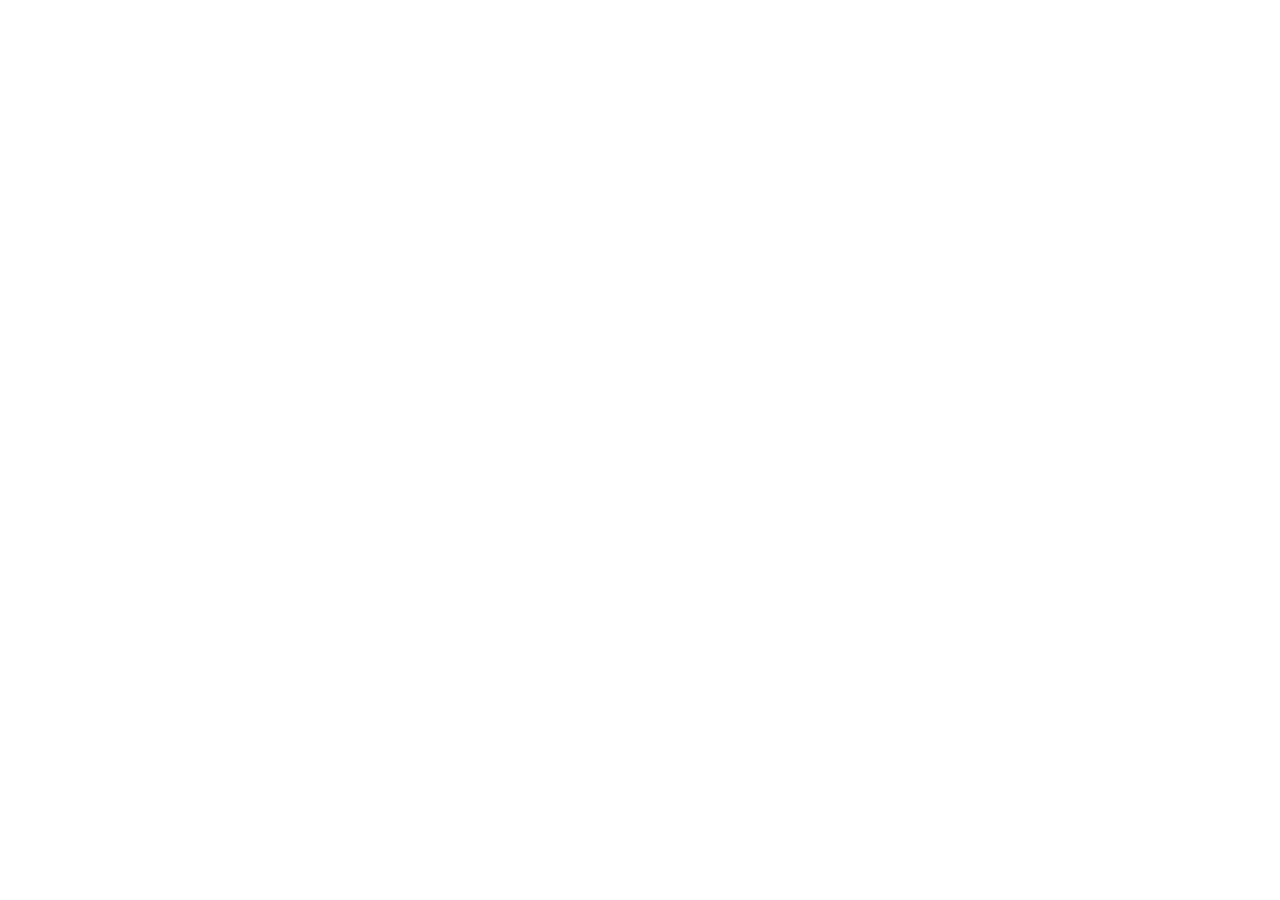
==== Frontend/index.html @ 3d4edeee "Login" ====
<!DOCTYPE html>
<html lang="en">

<head>
    <meta charset="UTF-8">
    <meta name="viewport" content="width=device-width, initial-scale=1.0">
    <title>INICIO</title>
    <link href="https://cdn.jsdelivr.net/npm/bootstrap@5.3.8/dist/css/bootstrap.min.css" rel="stylesheet"
        integrity="sha384-sRIl4kxILFvY47J16cr9ZwB07vP4J8+LH7qKQnuqkuIAvNWLzeN8tE5YBujZqJLB" crossorigin="anonymous">
</head>

<body>

    <header>

    </header>

    <main>

    </main>

    <footer>
        
    </footer>

    <script src="https://cdn.jsdelivr.net/npm/bootstrap@5.3.8/dist/js/bootstrap.bundle.min.js"
        integrity="sha384-FKyoEForCGlyvwx9Hj09JcYn3nv7wiPVlz7YYwJrWVcXK/BmnVDxM+D2scQbITxI"
        crossorigin="anonymous"></script>
</body>

</html>
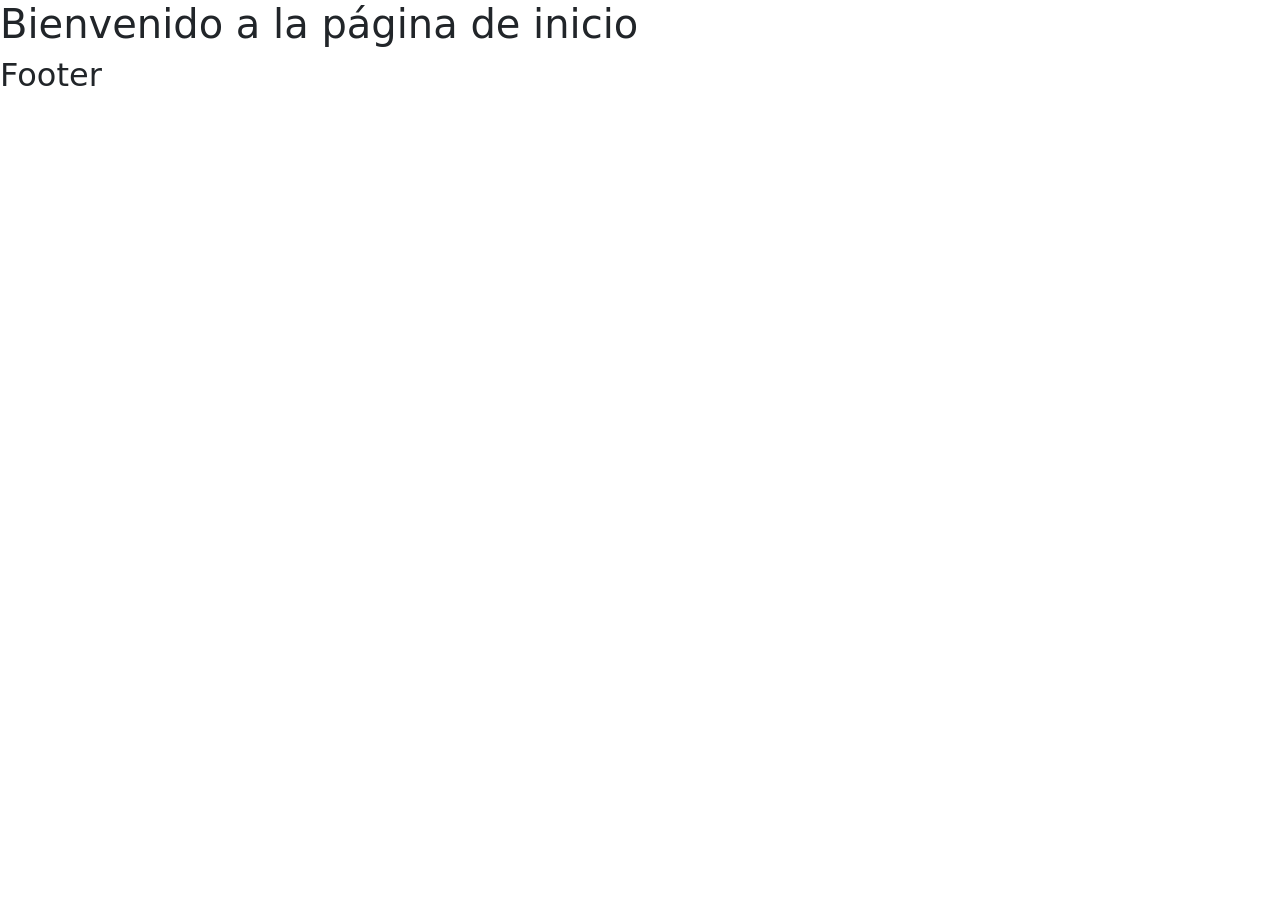
==== commit 6e9e4f4f: "Pruebaaa" ====
--- a/Frontend/index.html
+++ b/Frontend/index.html
@@ -16,11 +16,13 @@
     </header>
 
     <main>
+        <h1>Bienvenido a la página de inicio</h1>
 
     </main>
 
     <footer>
-        
+     <h2>Footer</h2>
+     
     </footer>
 
     <script src="https://cdn.jsdelivr.net/npm/bootstrap@5.3.8/dist/js/bootstrap.bundle.min.js"
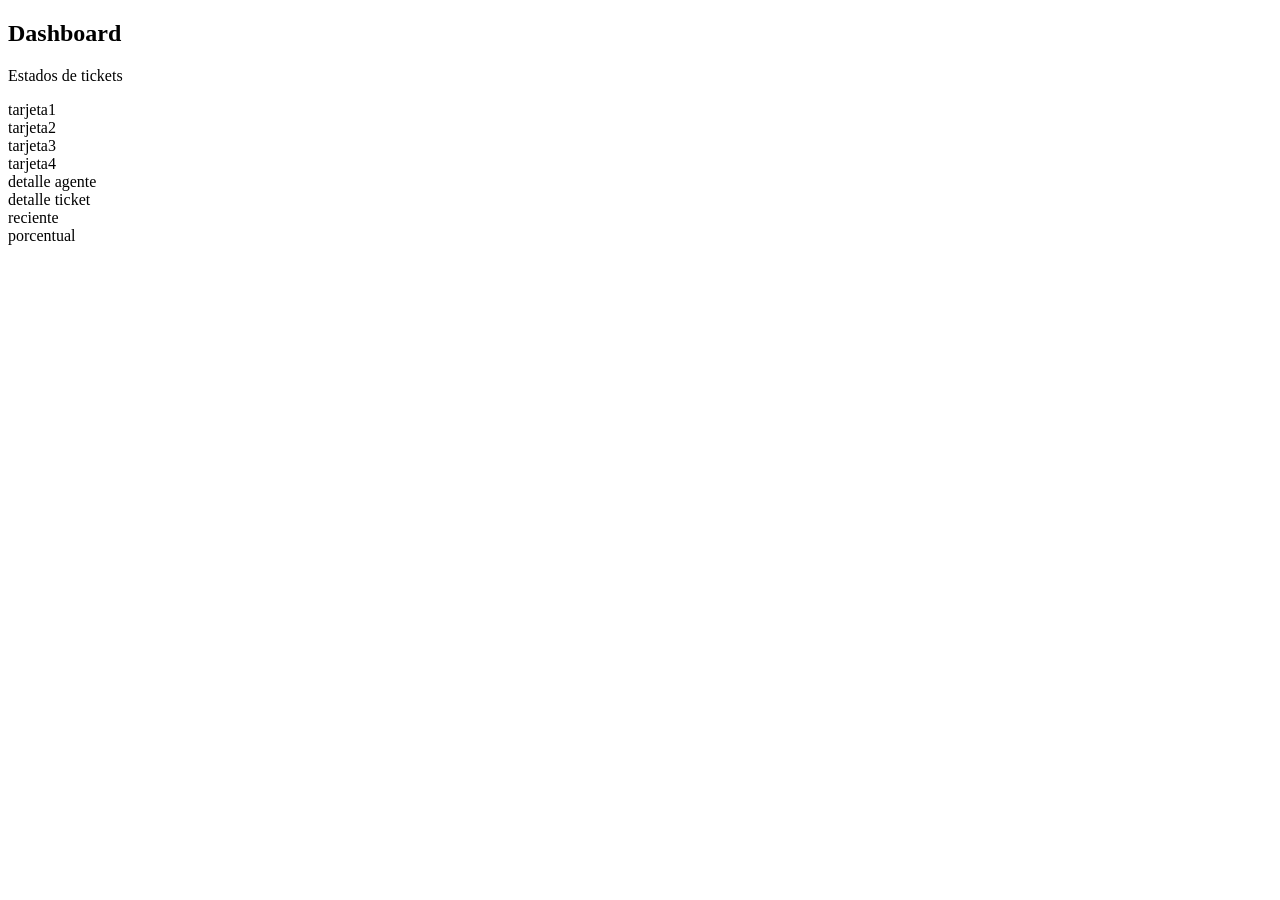
==== commit eb682f84: "miau" ====
--- a/Frontend/index.html
+++ b/Frontend/index.html
@@ -1,33 +1,49 @@
 <!DOCTYPE html>
-<html lang="en">
-
+<html lang="es">
 <head>
     <meta charset="UTF-8">
-    <meta name="viewport" content="width=device-width, initial-scale=1.0">
-    <title>INICIO</title>
-    <link href="https://cdn.jsdelivr.net/npm/bootstrap@5.3.8/dist/css/bootstrap.min.css" rel="stylesheet"
-        integrity="sha384-sRIl4kxILFvY47J16cr9ZwB07vP4J8+LH7qKQnuqkuIAvNWLzeN8tE5YBujZqJLB" crossorigin="anonymous">
+    <title>Dashboard</title>
 </head>
-
 <body>
-
-    <header>
-
-    </header>
-
-    <main>
-        <h1>Bienvenido a la página de inicio</h1>
-
-    </main>
-
-    <footer>
-     <h2>Footer</h2>
-     
-    </footer>
-
-    <script src="https://cdn.jsdelivr.net/npm/bootstrap@5.3.8/dist/js/bootstrap.bundle.min.js"
-        integrity="sha384-FKyoEForCGlyvwx9Hj09JcYn3nv7wiPVlz7YYwJrWVcXK/BmnVDxM+D2scQbITxI"
-        crossorigin="anonymous"></script>
+    
+    <div class="cabecera">
+        <h2>Dashboard</h2>
+        <p>Estados de tickets</p>
+        
+        <div class="resumen-tickets">
+            <div class="card">
+                tarjeta1
+            </div>
+            <div class="card">
+                tarjeta2
+            </div>
+            <div class="card">
+                tarjeta3
+            </div>
+            <div class="card">
+                tarjeta4
+            </div>
+        </div>
+    </div>
+    
+    <div class="main">
+        <div class="detalles">
+            <div class="detalles-agente">
+                detalle agente
+            </div>
+            <div class="detalles-ticket">
+                detalle ticket
+            </div>
+        </div>
+        <div class="actividad">
+            <div class="actividad-reciente">
+                reciente
+            </div>
+            <div class="actividad-porcentaje">
+                porcentual
+            </div>
+        </div>
+    </div>
+    
 </body>
-
 </html>
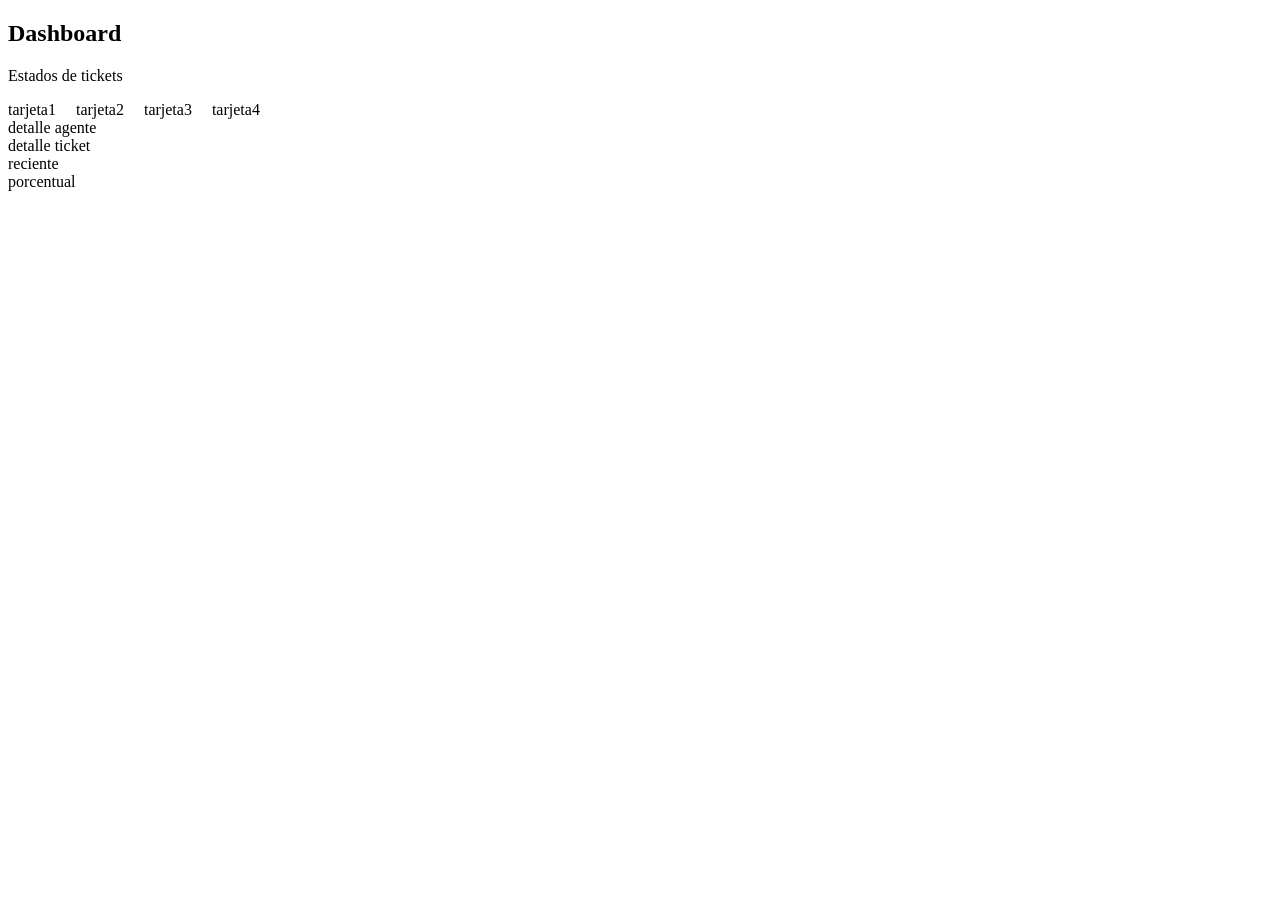
==== commit ef7312ea: "Olo" ====
--- a/Frontend/index.html
+++ b/Frontend/index.html
@@ -3,6 +3,7 @@
 <head>
     <meta charset="UTF-8">
     <title>Dashboard</title>
+    <link rel="stylesheet" href="estilo-html.css">
 </head>
 <body>
     
--- a/Frontend/estilo-html.css
+++ b/Frontend/estilo-html.css
@@ -0,0 +1,24 @@
+.resumen-tickets{
+    display: flex;
+    gap: 20px;
+    flex-wrap: wrap;
+    content-aling: space-between; 
+    justify-items: center;
+}
+
+main{
+    display: grid;
+    grid-template-columns: 4fr 1fr;
+    
+}
+
+.detalles{
+    display: grid;
+    grid-template-row: 1fr 3fr;
+    
+}
+
+.actividad{
+    display:grid;
+    grid-template-row: 3fr 1fr;
+}
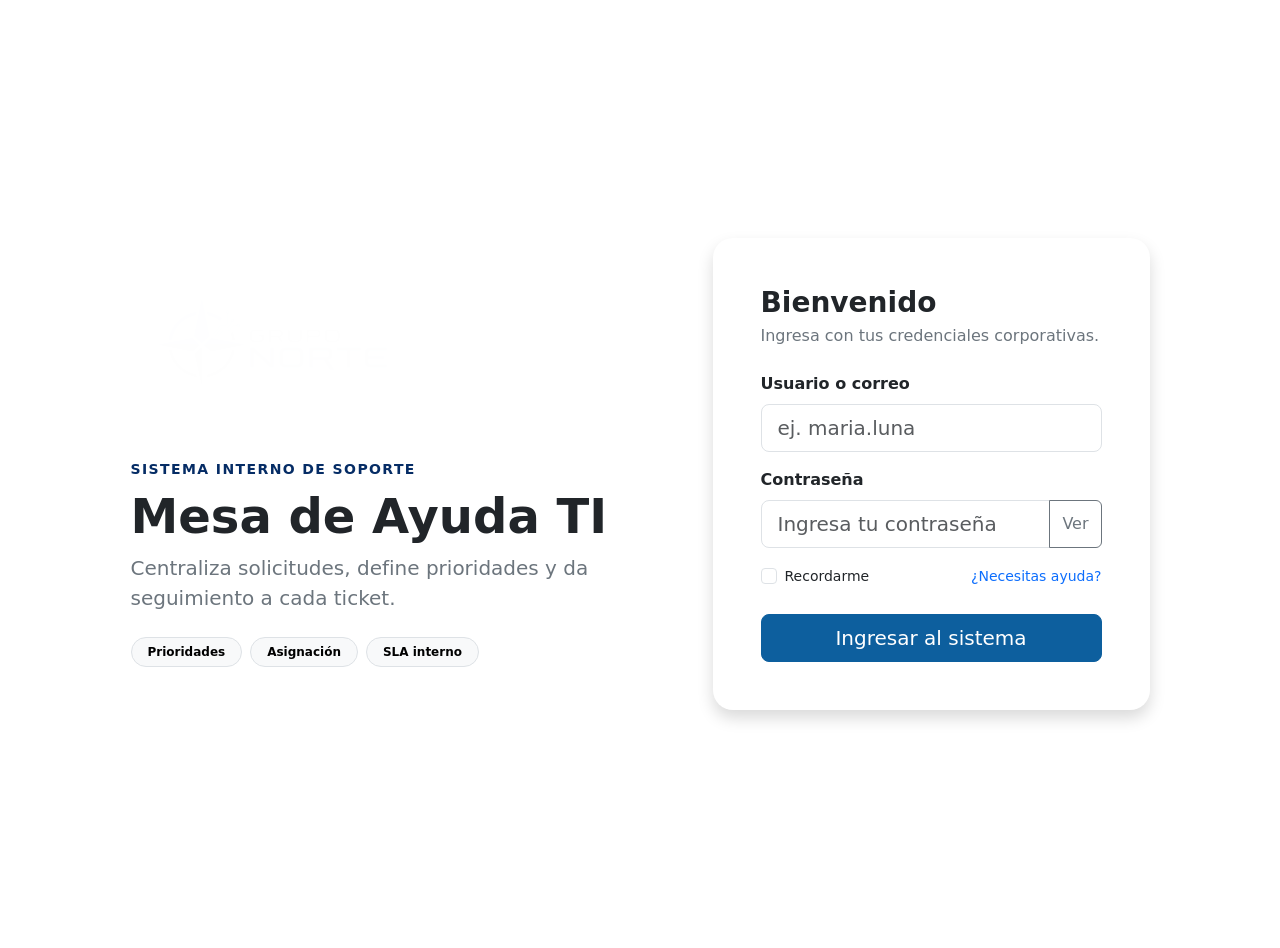
==== commit a2923f2d: "Separar FrontEnd para añadir Backend" ====
--- a/Frontend/index.html
+++ b/Frontend/index.html
@@ -1,50 +1,15 @@
-<!DOCTYPE html>
+<!doctype html>
 <html lang="es">
+
 <head>
-    <meta charset="UTF-8">
-    <title>Dashboard</title>
-    <link rel="stylesheet" href="estilo-html.css">
+    <meta charset="utf-8">
+    <meta name="viewport" content="width=device-width, initial-scale=1">
+    <meta http-equiv="refresh" content="0;url=Vistas/login.html">
+    <title>Mesa de Ayuda TI | Grupo Norte</title>
 </head>
+
 <body>
-    
-    <div class="cabecera">
-        <h2>Dashboard</h2>
-        <p>Estados de tickets</p>
-        
-        <div class="resumen-tickets">
-            <div class="card">
-                tarjeta1
-            </div>
-            <div class="card">
-                tarjeta2
-            </div>
-            <div class="card">
-                tarjeta3
-            </div>
-            <div class="card">
-                tarjeta4
-            </div>
-        </div>
-    </div>
-    
-    <div class="main">
-        <div class="detalles">
-            <div class="detalles-agente">
-                detalle agente
-            </div>
-            <div class="detalles-ticket">
-                detalle ticket
-            </div>
-        </div>
-        <div class="actividad">
-            <div class="actividad-reciente">
-                reciente
-            </div>
-            <div class="actividad-porcentaje">
-                porcentual
-            </div>
-        </div>
-    </div>
-    
+    <p>Redirigiendo a <a href="Vistas/login.html">Mesa de Ayuda TI</a>...</p>
 </body>
+
 </html>
